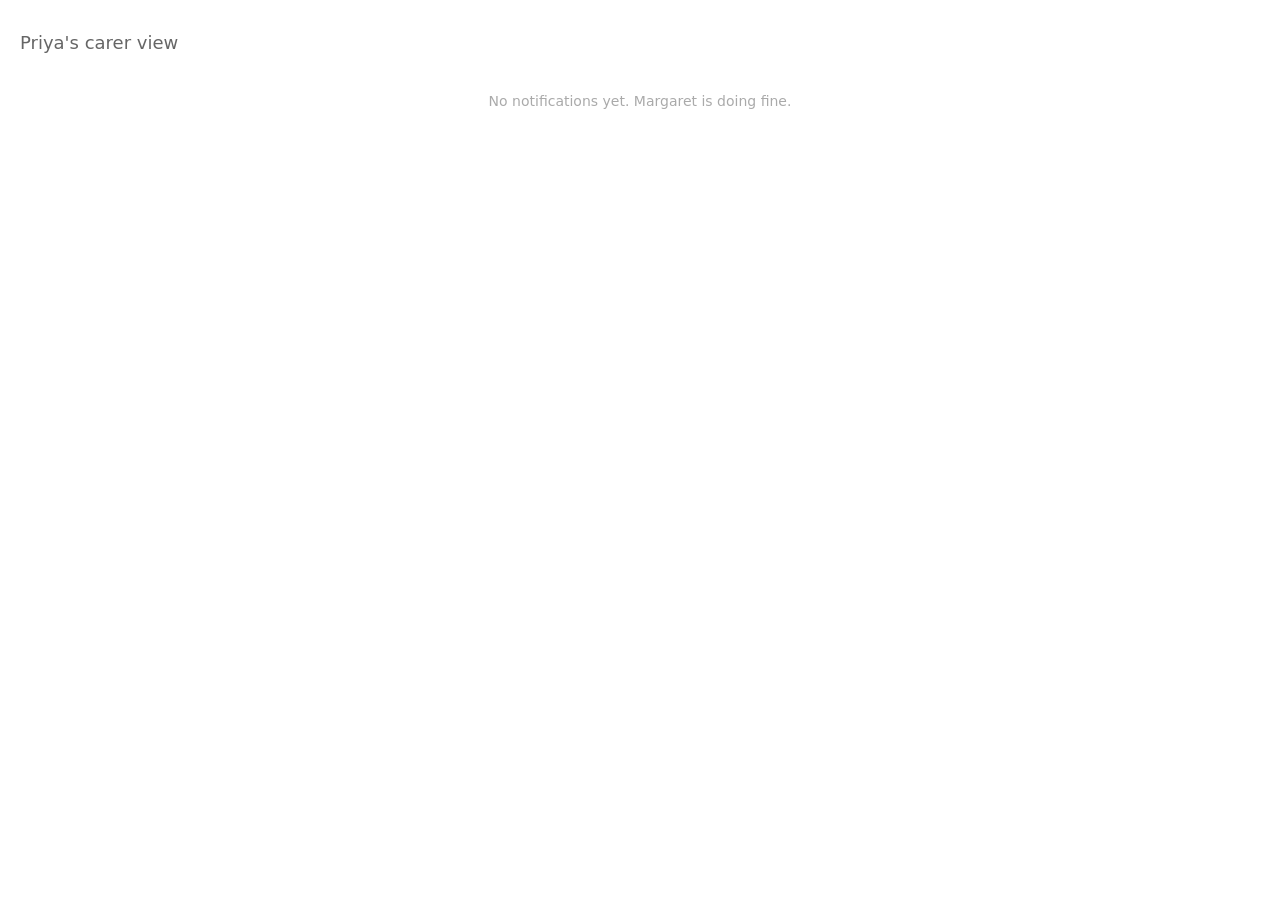
==== anchor/frontend/carer.html @ 23b06383 "Build complete Anchor application — dementia companion for HackTour 2026 - Backend: FastAPI with LLM" ====
<!DOCTYPE html>
<html lang="en">
<head>
  <meta charset="UTF-8">
  <meta name="viewport" content="width=device-width, initial-scale=1.0">
  <title>Carer view — Priya</title>
  <style>
    body {
      font-family: -apple-system, system-ui, sans-serif;
      background: #fff;
      margin: 0;
      padding: 20px;
    }
    h1 {
      font-size: 18px;
      color: #666;
      font-weight: 500;
      margin-bottom: 20px;
    }
    .notif {
      background: #fff;
      border: 1px solid #e5e5e5;
      border-left: 4px solid #8ea876;
      border-radius: 8px;
      padding: 16px;
      margin-bottom: 12px;
      animation: slide-in 0.4s ease;
    }
    .notif.high {
      border-left-color: #c47a54;
    }
    .notif .time {
      font-size: 12px;
      color: #999;
    }
    .notif .msg {
      margin-top: 6px;
      font-size: 15px;
    }
    .notif .anchor-said {
      margin-top: 4px;
      font-size: 14px;
      color: #666;
    }
    @keyframes slide-in {
      from { transform: translateX(20px); opacity: 0; }
      to { transform: none; opacity: 1; }
    }
    #empty-state {
      color: #aaa;
      font-size: 14px;
      text-align: center;
      margin-top: 40px;
    }
  </style>
</head>
<body>
  <h1>Priya's carer view</h1>
  <div id="notifications"></div>
  <div id="empty-state">No notifications yet. Margaret is doing fine.</div>
  <audio id="chime" src="/static/assets/chime.mp3"></audio>

  <script>
    let lastCount = 0;

    async function poll() {
      try {
        const res = await fetch('/api/carer/notifications');
        const notifs = await res.json();
        if (notifs.length > lastCount) {
          const chime = document.getElementById('chime');
          chime.play().catch(() => {});
          lastCount = notifs.length;
        }
        render(notifs);
      } catch (err) {
        console.error('Poll error:', err);
      }
    }

    function render(notifs) {
      const container = document.getElementById('notifications');
      const emptyState = document.getElementById('empty-state');

      if (notifs.length === 0) {
        container.innerHTML = '';
        emptyState.style.display = 'block';
        return;
      }

      emptyState.style.display = 'none';
      container.innerHTML = notifs.slice().reverse().map(n => `
        <div class="notif ${n.urgency}">
          <div class="time">${new Date(n.time).toLocaleTimeString()}</div>
          <div class="msg"><strong>${n.reason}</strong> — ${n.patient_said}</div>
          <div class="anchor-said">Anchor said: ${n.anchor_replied}</div>
        </div>
      `).join('');
    }

    setInterval(poll, 2000);
    poll();
  </script>
</body>
</html>
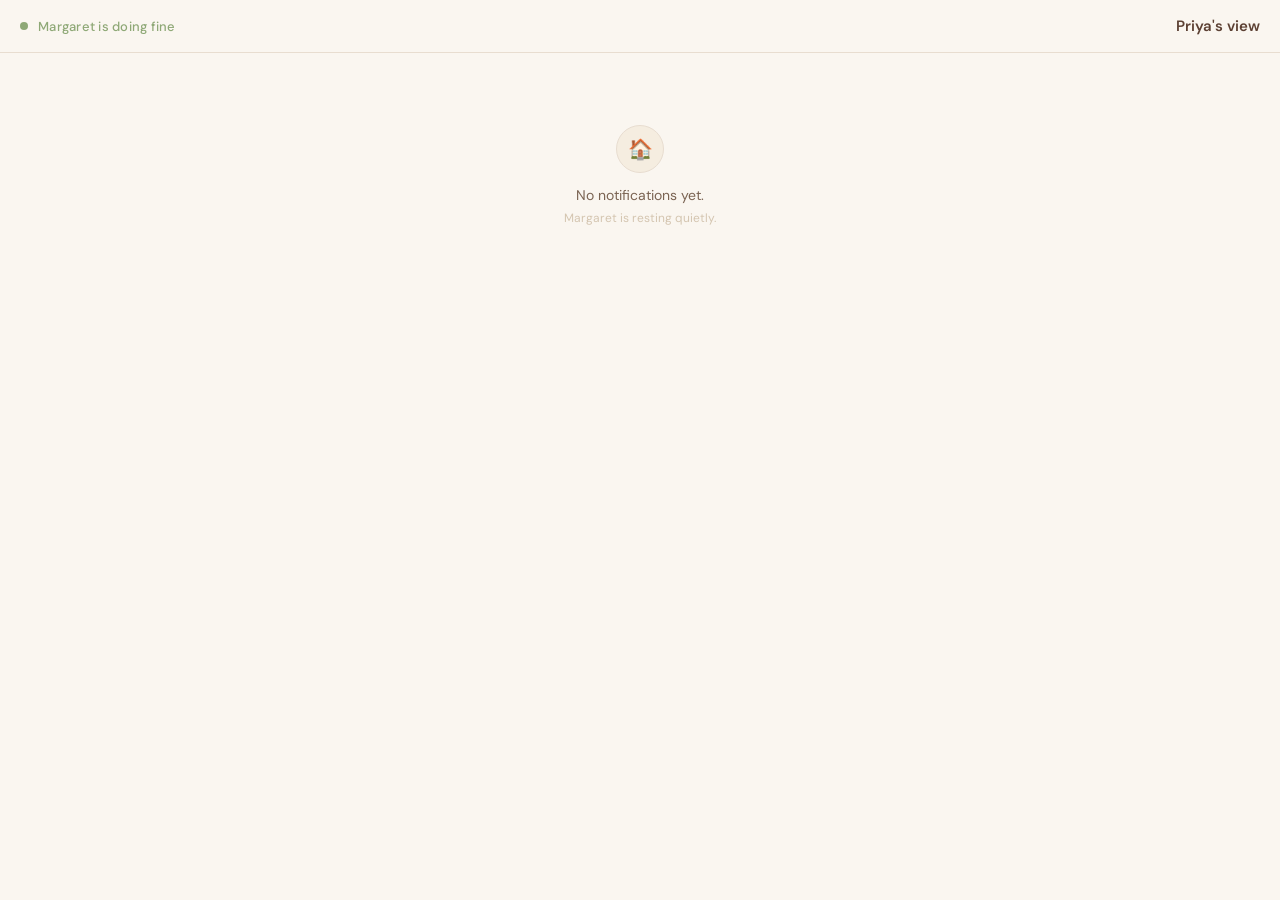
==== commit 1decdca2: "Route GLM rate-limit to Claude fallback and fix audio/SSL - agent.py: _llm_call now has two latched " ====
--- a/anchor/frontend/carer.html
+++ b/anchor/frontend/carer.html
@@ -3,70 +3,258 @@
 <head>
   <meta charset="UTF-8">
   <meta name="viewport" content="width=device-width, initial-scale=1.0">
-  <title>Carer view — Priya</title>
+  <title>Anchor — Priya's view</title>
+  <link rel="preconnect" href="https://fonts.googleapis.com">
+  <link rel="preconnect" href="https://fonts.gstatic.com" crossorigin>
+  <link href="https://fonts.googleapis.com/css2?family=DM+Sans:wght@400;500;600;700&display=swap" rel="stylesheet">
   <style>
+    /* ─── Carer view — warm, clean, professional ─── */
+    :root {
+      --cream:       #F5EDE0;
+      --warm-white:  #FAF6F0;
+      --stone:       #E8DDD0;
+      --sand:        #D4C5B0;
+      --amber:       #D4A574;
+      --terracotta:  #C47A54;
+      --sage:        #8EA876;
+      --sage-light:  #A8C494;
+      --brown-deep:  #3D2B1F;
+      --brown-warm:  #5C4033;
+      --brown-soft:  #7A6352;
+      --font-ui:     'DM Sans', -apple-system, system-ui, sans-serif;
+    }
+
+    * { box-sizing: border-box; margin: 0; padding: 0; }
+
     body {
-      font-family: -apple-system, system-ui, sans-serif;
-      background: #fff;
-      margin: 0;
-      padding: 20px;
-    }
-    h1 {
-      font-size: 18px;
-      color: #666;
+      font-family: var(--font-ui);
+      background: var(--warm-white);
+      color: var(--brown-deep);
+      min-height: 100vh;
+      -webkit-font-smoothing: antialiased;
+    }
+
+    /* ─── Header ─── */
+    .header {
+      display: flex;
+      align-items: center;
+      justify-content: space-between;
+      padding: 16px 20px;
+      border-bottom: 1px solid var(--stone);
+    }
+
+    .header-left {
+      display: flex;
+      align-items: center;
+      gap: 10px;
+    }
+
+    .status-dot {
+      width: 8px;
+      height: 8px;
+      border-radius: 50%;
+      background: var(--sage);
+      animation: status-pulse 3s ease-in-out infinite;
+    }
+
+    @keyframes status-pulse {
+      0%, 100% { opacity: 0.6; box-shadow: 0 0 0 0 rgba(142, 168, 118, 0.3); }
+      50%      { opacity: 1;   box-shadow: 0 0 0 4px rgba(142, 168, 118, 0); }
+    }
+
+    .status-text {
+      font-size: 13px;
       font-weight: 500;
-      margin-bottom: 20px;
-    }
+      color: var(--sage);
+      letter-spacing: 0.02em;
+    }
+
+    .header-title {
+      font-size: 15px;
+      font-weight: 600;
+      color: var(--brown-warm);
+    }
+
+    /* ─── Empty state ─── */
+    #empty-state {
+      display: flex;
+      flex-direction: column;
+      align-items: center;
+      justify-content: center;
+      padding: 48px 24px;
+      text-align: center;
+    }
+
+    .empty-icon {
+      width: 48px;
+      height: 48px;
+      border-radius: 50%;
+      background: var(--cream);
+      display: flex;
+      align-items: center;
+      justify-content: center;
+      font-size: 20px;
+      margin-bottom: 12px;
+      border: 1px solid var(--stone);
+    }
+
+    .empty-text {
+      font-size: 14px;
+      color: var(--brown-soft);
+      line-height: 1.5;
+    }
+
+    .empty-sub {
+      font-size: 12px;
+      color: var(--sand);
+      margin-top: 4px;
+    }
+
+    /* ─── Notification cards ─── */
+    #notifications {
+      padding: 12px 16px;
+    }
+
     .notif {
-      background: #fff;
-      border: 1px solid #e5e5e5;
-      border-left: 4px solid #8ea876;
-      border-radius: 8px;
-      padding: 16px;
-      margin-bottom: 12px;
-      animation: slide-in 0.4s ease;
-    }
-    .notif.high {
-      border-left-color: #c47a54;
-    }
-    .notif .time {
+      background: var(--warm-white);
+      border: 1px solid var(--stone);
+      border-radius: 12px;
+      padding: 14px 16px;
+      margin-bottom: 10px;
+      animation: notif-slide 0.5s cubic-bezier(0.16, 1, 0.3, 1) forwards;
+      position: relative;
+      overflow: hidden;
+    }
+
+    .notif::before {
+      content: '';
+      position: absolute;
+      left: 0;
+      top: 0;
+      bottom: 0;
+      width: 3px;
+      background: var(--sage);
+      border-radius: 0 2px 2px 0;
+    }
+
+    .notif.high::before {
+      background: var(--terracotta);
+    }
+
+    .notif-header {
+      display: flex;
+      align-items: center;
+      justify-content: space-between;
+      margin-bottom: 6px;
+    }
+
+    .notif-badge {
+      font-size: 10px;
+      font-weight: 600;
+      text-transform: uppercase;
+      letter-spacing: 0.05em;
+      padding: 2px 8px;
+      border-radius: 100px;
+      background: rgba(142, 168, 118, 0.12);
+      color: var(--sage);
+    }
+
+    .notif.high .notif-badge {
+      background: rgba(196, 122, 84, 0.12);
+      color: var(--terracotta);
+    }
+
+    .notif-time {
+      font-size: 11px;
+      color: var(--sand);
+      font-weight: 500;
+    }
+
+    .notif-msg {
+      font-size: 14px;
+      font-weight: 500;
+      color: var(--brown-deep);
+      line-height: 1.4;
+    }
+
+    .notif-context {
       font-size: 12px;
-      color: #999;
-    }
-    .notif .msg {
-      margin-top: 6px;
-      font-size: 15px;
-    }
-    .notif .anchor-said {
+      color: var(--brown-soft);
       margin-top: 4px;
-      font-size: 14px;
-      color: #666;
-    }
-    @keyframes slide-in {
-      from { transform: translateX(20px); opacity: 0; }
-      to { transform: none; opacity: 1; }
-    }
-    #empty-state {
-      color: #aaa;
-      font-size: 14px;
-      text-align: center;
-      margin-top: 40px;
+      line-height: 1.4;
+    }
+
+    .notif-context strong {
+      font-weight: 600;
+      color: var(--brown-warm);
+    }
+
+    @keyframes notif-slide {
+      0% {
+        opacity: 0;
+        transform: translateY(-8px);
+      }
+      100% {
+        opacity: 1;
+        transform: translateY(0);
+      }
+    }
+
+    /* ─── Connection status ─── */
+    .reconnecting .status-dot {
+      background: var(--terracotta);
+      animation: status-pulse 1s ease-in-out infinite;
+    }
+    .reconnecting .status-text {
+      color: var(--terracotta);
     }
   </style>
 </head>
 <body>
-  <h1>Priya's carer view</h1>
+  <div class="header">
+    <div class="header-left">
+      <div class="status-dot"></div>
+      <span class="status-text">Margaret is doing fine</span>
+    </div>
+    <span class="header-title">Priya's view</span>
+  </div>
+
   <div id="notifications"></div>
-  <div id="empty-state">No notifications yet. Margaret is doing fine.</div>
-  <audio id="chime" src="/static/assets/chime.mp3"></audio>
+
+  <div id="empty-state">
+    <div class="empty-icon">🏠</div>
+    <div class="empty-text">No notifications yet.</div>
+    <div class="empty-sub">Margaret is resting quietly.</div>
+  </div>
+
+  <audio id="chime" src="/static/assets/chime.wav"></audio>
 
   <script>
     let lastCount = 0;
+    let reconnectAttempts = 0;
 
     async function poll() {
       try {
         const res = await fetch('/api/carer/notifications');
+        if (!res.ok) throw new Error('Network error');
         const notifs = await res.json();
+
+        // Reset reconnect on success
+        reconnectAttempts = 0;
+        document.body.classList.remove('reconnecting');
+
+        // Update status text
+        const statusText = document.querySelector('.status-text');
+        if (notifs.length > 0) {
+          const latest = notifs[notifs.length - 1];
+          const isHigh = latest.urgency === 'high';
+          statusText.textContent = isHigh ? 'Margaret needs attention' : 'Gentle check-in suggested';
+          statusText.style.color = isHigh ? 'var(--terracotta)' : 'var(--amber)';
+        } else {
+          statusText.textContent = 'Margaret is doing fine';
+          statusText.style.color = '';
+        }
+
         if (notifs.length > lastCount) {
           const chime = document.getElementById('chime');
           chime.play().catch(() => {});
@@ -74,7 +262,12 @@
         }
         render(notifs);
       } catch (err) {
-        console.error('Poll error:', err);
+        reconnectAttempts++;
+        if (reconnectAttempts > 3) {
+          document.body.classList.add('reconnecting');
+          document.querySelector('.status-text').textContent = 'Reconnecting...';
+        }
+        console.error('[Carer] Poll error:', err);
       }
     }
 
@@ -84,16 +277,19 @@
 
       if (notifs.length === 0) {
         container.innerHTML = '';
-        emptyState.style.display = 'block';
+        emptyState.style.display = 'flex';
         return;
       }
 
       emptyState.style.display = 'none';
       container.innerHTML = notifs.slice().reverse().map(n => `
-        <div class="notif ${n.urgency}">
-          <div class="time">${new Date(n.time).toLocaleTimeString()}</div>
-          <div class="msg"><strong>${n.reason}</strong> — ${n.patient_said}</div>
-          <div class="anchor-said">Anchor said: ${n.anchor_replied}</div>
+        <div class="notif ${n.urgency || 'gentle'}">
+          <div class="notif-header">
+            <span class="notif-badge">${(n.urgency || 'gentle') === 'high' ? '⚠ Urgent' : '💡 Gentle'}</span>
+            <span class="notif-time">${new Date(n.time).toLocaleTimeString([], {hour: '2-digit', minute:'2-digit'})}</span>
+          </div>
+          <div class="notif-msg">Margaret said: "${n.patient_said}"</div>
+          <div class="notif-context"><strong>Anchor said:</strong> ${n.anchor_replied}</div>
         </div>
       `).join('');
     }
